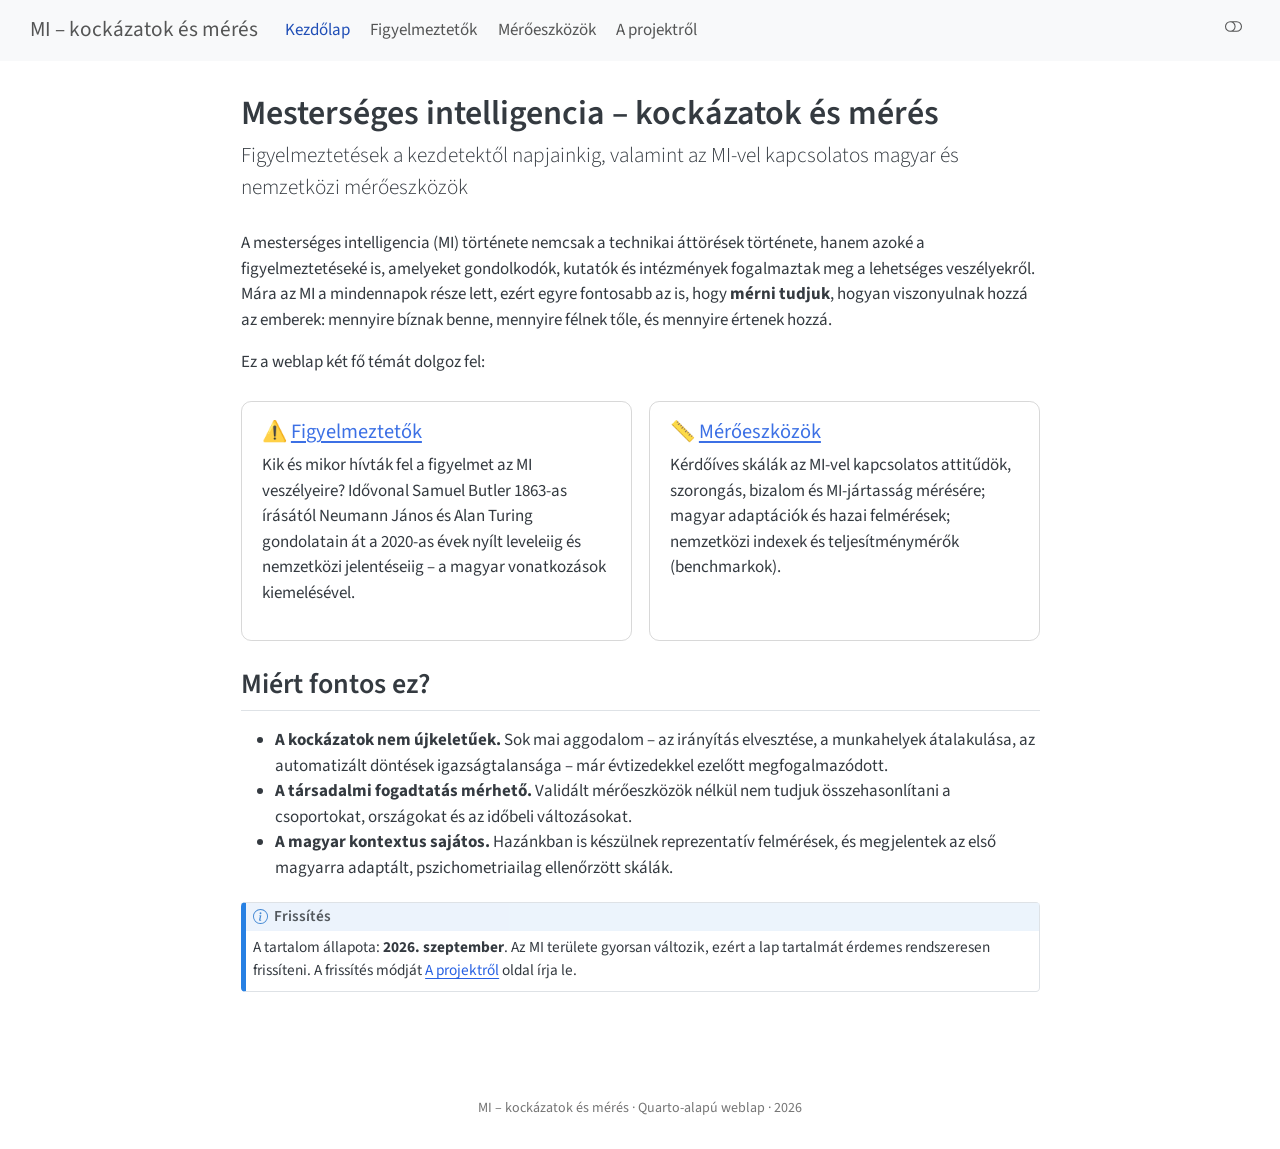
==== index.html @ c3d41218 "Weblap közzététele (renderelt _site) Co-Authored-By: Claude Opus 5.5 <noreply@anthropic.com> Claude-" ====
<!DOCTYPE html>
<html xmlns="http://www.w3.org/1999/xhtml" lang="hu" xml:lang="hu"><head>

<meta charset="utf-8">
<meta name="generator" content="quarto-1.7.32">

<meta name="viewport" content="width=device-width, initial-scale=1.0, user-scalable=yes">


<title>Mesterséges intelligencia – kockázatok és mérés – MI – kockázatok és mérés</title>
<style>
code{white-space: pre-wrap;}
span.smallcaps{font-variant: small-caps;}
div.columns{display: flex; gap: min(4vw, 1.5em);}
div.column{flex: auto; overflow-x: auto;}
div.hanging-indent{margin-left: 1.5em; text-indent: -1.5em;}
ul.task-list{list-style: none;}
ul.task-list li input[type="checkbox"] {
  width: 0.8em;
  margin: 0 0.8em 0.2em -1em; /* quarto-specific, see https://github.com/quarto-dev/quarto-cli/issues/4556 */ 
  vertical-align: middle;
}
</style>


<script src="site_libs/quarto-nav/quarto-nav.js"></script>
<script src="site_libs/quarto-nav/headroom.min.js"></script>
<script src="site_libs/clipboard/clipboard.min.js"></script>
<script src="site_libs/quarto-search/autocomplete.umd.js"></script>
<script src="site_libs/quarto-search/fuse.min.js"></script>
<script src="site_libs/quarto-search/quarto-search.js"></script>
<meta name="quarto:offset" content="./">
<script src="site_libs/quarto-html/quarto.js" type="module"></script>
<script src="site_libs/quarto-html/tabsets/tabsets.js" type="module"></script>
<script src="site_libs/quarto-html/popper.min.js"></script>
<script src="site_libs/quarto-html/tippy.umd.min.js"></script>
<script src="site_libs/quarto-html/anchor.min.js"></script>
<link href="site_libs/quarto-html/tippy.css" rel="stylesheet">
<link href="site_libs/quarto-html/quarto-syntax-highlighting-37eea08aefeeee20ff55810ff984fec1.css" rel="stylesheet" class="quarto-color-scheme" id="quarto-text-highlighting-styles">
<link href="site_libs/quarto-html/quarto-syntax-highlighting-dark-2fef5ea3f8957b3e4ecc936fc74692ca.css" rel="stylesheet" class="quarto-color-scheme quarto-color-alternate" id="quarto-text-highlighting-styles">
<link href="site_libs/quarto-html/quarto-syntax-highlighting-37eea08aefeeee20ff55810ff984fec1.css" rel="stylesheet" class="quarto-color-scheme-extra" id="quarto-text-highlighting-styles">
<script src="site_libs/bootstrap/bootstrap.min.js"></script>
<link href="site_libs/bootstrap/bootstrap-icons.css" rel="stylesheet">
<link href="site_libs/bootstrap/bootstrap-7f537555e85d979099ed792706140d7e.min.css" rel="stylesheet" append-hash="true" class="quarto-color-scheme" id="quarto-bootstrap" data-mode="light">
<link href="site_libs/bootstrap/bootstrap-dark-ef57b4dee4be2fdb4764f8bbcc157d36.min.css" rel="stylesheet" append-hash="true" class="quarto-color-scheme quarto-color-alternate" id="quarto-bootstrap" data-mode="dark">
<link href="site_libs/bootstrap/bootstrap-7f537555e85d979099ed792706140d7e.min.css" rel="stylesheet" append-hash="true" class="quarto-color-scheme-extra" id="quarto-bootstrap" data-mode="light">
<script id="quarto-search-options" type="application/json">{
  "location": "navbar",
  "copy-button": false,
  "collapse-after": 3,
  "panel-placement": "end",
  "type": "overlay",
  "limit": 50,
  "keyboard-shortcut": [
    "f",
    "/",
    "s"
  ],
  "show-item-context": false,
  "language": {
    "search-no-results-text": "No results",
    "search-matching-documents-text": "matching documents",
    "search-copy-link-title": "Copy link to search",
    "search-hide-matches-text": "Hide additional matches",
    "search-more-match-text": "more match in this document",
    "search-more-matches-text": "more matches in this document",
    "search-clear-button-title": "Clear",
    "search-text-placeholder": "",
    "search-detached-cancel-button-title": "Cancel",
    "search-submit-button-title": "Submit",
    "search-label": "Search"
  }
}</script>
<style>html{ scroll-behavior: smooth; }</style>


<link rel="stylesheet" href="styles.css">
</head>

<body class="nav-fixed fullcontent quarto-light"><script id="quarto-html-before-body" type="application/javascript">
    const toggleBodyColorMode = (bsSheetEl) => {
      const mode = bsSheetEl.getAttribute("data-mode");
      const bodyEl = window.document.querySelector("body");
      if (mode === "dark") {
        bodyEl.classList.add("quarto-dark");
        bodyEl.classList.remove("quarto-light");
      } else {
        bodyEl.classList.add("quarto-light");
        bodyEl.classList.remove("quarto-dark");
      }
    }
    const toggleBodyColorPrimary = () => {
      const bsSheetEl = window.document.querySelector("link#quarto-bootstrap:not([rel=disabled-stylesheet])");
      if (bsSheetEl) {
        toggleBodyColorMode(bsSheetEl);
      }
    }
    const setColorSchemeToggle = (alternate) => {
      const toggles = window.document.querySelectorAll('.quarto-color-scheme-toggle');
      for (let i=0; i < toggles.length; i++) {
        const toggle = toggles[i];
        if (toggle) {
          if (alternate) {
            toggle.classList.add("alternate");
          } else {
            toggle.classList.remove("alternate");
          }
        }
      }
    };
    const toggleColorMode = (alternate) => {
      // Switch the stylesheets
      const primaryStylesheets = window.document.querySelectorAll('link.quarto-color-scheme:not(.quarto-color-alternate)');
      const alternateStylesheets = window.document.querySelectorAll('link.quarto-color-scheme.quarto-color-alternate');
      manageTransitions('#quarto-margin-sidebar .nav-link', false);
      if (alternate) {
        // note: dark is layered on light, we don't disable primary!
        enableStylesheet(alternateStylesheets);
        for (const sheetNode of alternateStylesheets) {
          if (sheetNode.id === "quarto-bootstrap") {
            toggleBodyColorMode(sheetNode);
          }
        }
      } else {
        disableStylesheet(alternateStylesheets);
        enableStylesheet(primaryStylesheets)
        toggleBodyColorPrimary();
      }
      manageTransitions('#quarto-margin-sidebar .nav-link', true);
      // Switch the toggles
      setColorSchemeToggle(alternate)
      // Hack to workaround the fact that safari doesn't
      // properly recolor the scrollbar when toggling (#1455)
      if (navigator.userAgent.indexOf('Safari') > 0 && navigator.userAgent.indexOf('Chrome') == -1) {
        manageTransitions("body", false);
        window.scrollTo(0, 1);
        setTimeout(() => {
          window.scrollTo(0, 0);
          manageTransitions("body", true);
        }, 40);
      }
    }
    const disableStylesheet = (stylesheets) => {
      for (let i=0; i < stylesheets.length; i++) {
        const stylesheet = stylesheets[i];
        stylesheet.rel = 'disabled-stylesheet';
      }
    }
    const enableStylesheet = (stylesheets) => {
      for (let i=0; i < stylesheets.length; i++) {
        const stylesheet = stylesheets[i];
        if(stylesheet.rel !== 'stylesheet') { // for Chrome, which will still FOUC without this check
          stylesheet.rel = 'stylesheet';
        }
      }
    }
    const manageTransitions = (selector, allowTransitions) => {
      const els = window.document.querySelectorAll(selector);
      for (let i=0; i < els.length; i++) {
        const el = els[i];
        if (allowTransitions) {
          el.classList.remove('notransition');
        } else {
          el.classList.add('notransition');
        }
      }
    }
    const isFileUrl = () => {
      return window.location.protocol === 'file:';
    }
    const hasAlternateSentinel = () => {
      let styleSentinel = getColorSchemeSentinel();
      if (styleSentinel !== null) {
        return styleSentinel === "alternate";
      } else {
        return false;
      }
    }
    const setStyleSentinel = (alternate) => {
      const value = alternate ? "alternate" : "default";
      if (!isFileUrl()) {
        window.localStorage.setItem("quarto-color-scheme", value);
      } else {
        localAlternateSentinel = value;
      }
    }
    const getColorSchemeSentinel = () => {
      if (!isFileUrl()) {
        const storageValue = window.localStorage.getItem("quarto-color-scheme");
        return storageValue != null ? storageValue : localAlternateSentinel;
      } else {
        return localAlternateSentinel;
      }
    }
    const toggleGiscusIfUsed = (isAlternate, darkModeDefault) => {
      const baseTheme = document.querySelector('#giscus-base-theme')?.value ?? 'light';
      const alternateTheme = document.querySelector('#giscus-alt-theme')?.value ?? 'dark';
      let newTheme = '';
      if(authorPrefersDark) {
        newTheme = isAlternate ? baseTheme : alternateTheme;
      } else {
        newTheme = isAlternate ? alternateTheme : baseTheme;
      }
      const changeGiscusTheme = () => {
        // From: https://github.com/giscus/giscus/issues/336
        const sendMessage = (message) => {
          const iframe = document.querySelector('iframe.giscus-frame');
          if (!iframe) return;
          iframe.contentWindow.postMessage({ giscus: message }, 'https://giscus.app');
        }
        sendMessage({
          setConfig: {
            theme: newTheme
          }
        });
      }
      const isGiscussLoaded = window.document.querySelector('iframe.giscus-frame') !== null;
      if (isGiscussLoaded) {
        changeGiscusTheme();
      }
    };
    const authorPrefersDark = false;
    const darkModeDefault = authorPrefersDark;
      document.querySelector('link#quarto-text-highlighting-styles.quarto-color-scheme-extra').rel = 'disabled-stylesheet';
      document.querySelector('link#quarto-bootstrap.quarto-color-scheme-extra').rel = 'disabled-stylesheet';
    let localAlternateSentinel = darkModeDefault ? 'alternate' : 'default';
    // Dark / light mode switch
    window.quartoToggleColorScheme = () => {
      // Read the current dark / light value
      let toAlternate = !hasAlternateSentinel();
      toggleColorMode(toAlternate);
      setStyleSentinel(toAlternate);
      toggleGiscusIfUsed(toAlternate, darkModeDefault);
      window.dispatchEvent(new Event('resize'));
    };
    // Switch to dark mode if need be
    if (hasAlternateSentinel()) {
      toggleColorMode(true);
    } else {
      toggleColorMode(false);
    }
  </script>

<div id="quarto-search-results"></div>
  <header id="quarto-header" class="headroom fixed-top">
    <nav class="navbar navbar-expand-lg " data-bs-theme="dark">
      <div class="navbar-container container-fluid">
      <div class="navbar-brand-container mx-auto">
    <a class="navbar-brand" href="./index.html">
    <span class="navbar-title">MI – kockázatok és mérés</span>
    </a>
  </div>
            <div id="quarto-search" class="" title="Search"></div>
          <button class="navbar-toggler" type="button" data-bs-toggle="collapse" data-bs-target="#navbarCollapse" aria-controls="navbarCollapse" role="menu" aria-expanded="false" aria-label="Toggle navigation" onclick="if (window.quartoToggleHeadroom) { window.quartoToggleHeadroom(); }">
  <span class="navbar-toggler-icon"></span>
</button>
          <div class="collapse navbar-collapse" id="navbarCollapse">
            <ul class="navbar-nav navbar-nav-scroll me-auto">
  <li class="nav-item">
    <a class="nav-link active" href="./index.html" aria-current="page"> 
<span class="menu-text">Kezdőlap</span></a>
  </li>  
  <li class="nav-item">
    <a class="nav-link" href="./veszelyek.html"> 
<span class="menu-text">Figyelmeztetők</span></a>
  </li>  
  <li class="nav-item">
    <a class="nav-link" href="./meroeszkozok.html"> 
<span class="menu-text">Mérőeszközök</span></a>
  </li>  
  <li class="nav-item">
    <a class="nav-link" href="./projekt.html"> 
<span class="menu-text">A projektről</span></a>
  </li>  
</ul>
          </div> <!-- /navcollapse -->
            <div class="quarto-navbar-tools">
  <a href="" class="quarto-color-scheme-toggle quarto-navigation-tool  px-1" onclick="window.quartoToggleColorScheme(); return false;" title="Toggle dark mode"><i class="bi"></i></a>
</div>
      </div> <!-- /container-fluid -->
    </nav>
</header>
<!-- content -->
<div id="quarto-content" class="quarto-container page-columns page-rows-contents page-layout-article page-navbar">
<!-- sidebar -->
<!-- margin-sidebar -->
    
<!-- main -->
<main class="content" id="quarto-document-content">


<header id="title-block-header" class="quarto-title-block default">
<div class="quarto-title">
<h1 class="title">Mesterséges intelligencia – kockázatok és mérés</h1>
<p class="subtitle lead">Figyelmeztetések a kezdetektől napjainkig, valamint az MI-vel kapcsolatos magyar és nemzetközi mérőeszközök</p>
</div>



<div class="quarto-title-meta">

    
  
    
  </div>
  


</header>


<p>A mesterséges intelligencia (MI) története nemcsak a technikai áttörések története, hanem azoké a figyelmeztetéseké is, amelyeket gondolkodók, kutatók és intézmények fogalmaztak meg a lehetséges veszélyekről. Mára az MI a mindennapok része lett, ezért egyre fontosabb az is, hogy <strong>mérni tudjuk</strong>, hogyan viszonyulnak hozzá az emberek: mennyire bíznak benne, mennyire félnek tőle, és mennyire értenek hozzá.</p>
<p>Ez a weblap két fő témát dolgoz fel:</p>
<div class="kartyak">
<section id="figyelmeztetők" class="level3 kartya">
<h3 class="anchored" data-anchor-id="figyelmeztetők">⚠️ <a href="./veszelyek.html">Figyelmeztetők</a></h3>
<p>Kik és mikor hívták fel a figyelmet az MI veszélyeire? Idővonal Samuel Butler 1863-as írásától Neumann János és Alan Turing gondolatain át a 2020-as évek nyílt leveleiig és nemzetközi jelentéseiig – a magyar vonatkozások kiemelésével.</p>
</section>
<section id="mérőeszközök" class="level3 kartya">
<h3 class="anchored" data-anchor-id="mérőeszközök">📏 <a href="./meroeszkozok.html">Mérőeszközök</a></h3>
<p>Kérdőíves skálák az MI-vel kapcsolatos attitűdök, szorongás, bizalom és MI-jártasság mérésére; magyar adaptációk és hazai felmérések; nemzetközi indexek és teljesítménymérők (benchmarkok).</p>
</section>
</div>
<section id="miért-fontos-ez" class="level2">
<h2 class="anchored" data-anchor-id="miért-fontos-ez">Miért fontos ez?</h2>
<ul>
<li><strong>A kockázatok nem újkeletűek.</strong> Sok mai aggodalom – az irányítás elvesztése, a munkahelyek átalakulása, az automatizált döntések igazságtalansága – már évtizedekkel ezelőtt megfogalmazódott.</li>
<li><strong>A társadalmi fogadtatás mérhető.</strong> Validált mérőeszközök nélkül nem tudjuk összehasonlítani a csoportokat, országokat és az időbeli változásokat.</li>
<li><strong>A magyar kontextus sajátos.</strong> Hazánkban is készülnek reprezentatív felmérések, és megjelentek az első magyarra adaptált, pszichometriailag ellenőrzött skálák.</li>
</ul>
<div class="callout callout-style-default callout-note callout-titled">
<div class="callout-header d-flex align-content-center">
<div class="callout-icon-container">
<i class="callout-icon"></i>
</div>
<div class="callout-title-container flex-fill">
Frissítés
</div>
</div>
<div class="callout-body-container callout-body">
<p>A tartalom állapota: <strong>2026. szeptember</strong>. Az MI területe gyorsan változik, ezért a lap tartalmát érdemes rendszeresen frissíteni. A frissítés módját <a href="./projekt.html">A projektről</a> oldal írja le.</p>
</div>
</div>


</section>

</main> <!-- /main -->
<script id="quarto-html-after-body" type="application/javascript">
  window.document.addEventListener("DOMContentLoaded", function (event) {
    // Ensure there is a toggle, if there isn't float one in the top right
    if (window.document.querySelector('.quarto-color-scheme-toggle') === null) {
      const a = window.document.createElement('a');
      a.classList.add('top-right');
      a.classList.add('quarto-color-scheme-toggle');
      a.href = "";
      a.onclick = function() { try { window.quartoToggleColorScheme(); } catch {} return false; };
      const i = window.document.createElement("i");
      i.classList.add('bi');
      a.appendChild(i);
      window.document.body.appendChild(a);
    }
    setColorSchemeToggle(hasAlternateSentinel())
    const icon = "";
    const anchorJS = new window.AnchorJS();
    anchorJS.options = {
      placement: 'right',
      icon: icon
    };
    anchorJS.add('.anchored');
    const isCodeAnnotation = (el) => {
      for (const clz of el.classList) {
        if (clz.startsWith('code-annotation-')) {                     
          return true;
        }
      }
      return false;
    }
    const onCopySuccess = function(e) {
      // button target
      const button = e.trigger;
      // don't keep focus
      button.blur();
      // flash "checked"
      button.classList.add('code-copy-button-checked');
      var currentTitle = button.getAttribute("title");
      button.setAttribute("title", "Copied!");
      let tooltip;
      if (window.bootstrap) {
        button.setAttribute("data-bs-toggle", "tooltip");
        button.setAttribute("data-bs-placement", "left");
        button.setAttribute("data-bs-title", "Copied!");
        tooltip = new bootstrap.Tooltip(button, 
          { trigger: "manual", 
            customClass: "code-copy-button-tooltip",
            offset: [0, -8]});
        tooltip.show();    
      }
      setTimeout(function() {
        if (tooltip) {
          tooltip.hide();
          button.removeAttribute("data-bs-title");
          button.removeAttribute("data-bs-toggle");
          button.removeAttribute("data-bs-placement");
        }
        button.setAttribute("title", currentTitle);
        button.classList.remove('code-copy-button-checked');
      }, 1000);
      // clear code selection
      e.clearSelection();
    }
    const getTextToCopy = function(trigger) {
        const codeEl = trigger.previousElementSibling.cloneNode(true);
        for (const childEl of codeEl.children) {
          if (isCodeAnnotation(childEl)) {
            childEl.remove();
          }
        }
        return codeEl.innerText;
    }
    const clipboard = new window.ClipboardJS('.code-copy-button:not([data-in-quarto-modal])', {
      text: getTextToCopy
    });
    clipboard.on('success', onCopySuccess);
    if (window.document.getElementById('quarto-embedded-source-code-modal')) {
      const clipboardModal = new window.ClipboardJS('.code-copy-button[data-in-quarto-modal]', {
        text: getTextToCopy,
        container: window.document.getElementById('quarto-embedded-source-code-modal')
      });
      clipboardModal.on('success', onCopySuccess);
    }
      var localhostRegex = new RegExp(/^(?:http|https):\/\/localhost\:?[0-9]*\//);
      var mailtoRegex = new RegExp(/^mailto:/);
        var filterRegex = new RegExp("https:\/\/abarik\.github\.io\/MI_honlap_01\/");
      var isInternal = (href) => {
          return filterRegex.test(href) || localhostRegex.test(href) || mailtoRegex.test(href);
      }
      // Inspect non-navigation links and adorn them if external
     var links = window.document.querySelectorAll('a[href]:not(.nav-link):not(.navbar-brand):not(.toc-action):not(.sidebar-link):not(.sidebar-item-toggle):not(.pagination-link):not(.no-external):not([aria-hidden]):not(.dropdown-item):not(.quarto-navigation-tool):not(.about-link)');
      for (var i=0; i<links.length; i++) {
        const link = links[i];
        if (!isInternal(link.href)) {
          // undo the damage that might have been done by quarto-nav.js in the case of
          // links that we want to consider external
          if (link.dataset.originalHref !== undefined) {
            link.href = link.dataset.originalHref;
          }
            // target, if specified
            link.setAttribute("target", "_blank");
            if (link.getAttribute("rel") === null) {
              link.setAttribute("rel", "noopener");
            }
        }
      }
    function tippyHover(el, contentFn, onTriggerFn, onUntriggerFn) {
      const config = {
        allowHTML: true,
        maxWidth: 500,
        delay: 100,
        arrow: false,
        appendTo: function(el) {
            return el.parentElement;
        },
        interactive: true,
        interactiveBorder: 10,
        theme: 'quarto',
        placement: 'bottom-start',
      };
      if (contentFn) {
        config.content = contentFn;
      }
      if (onTriggerFn) {
        config.onTrigger = onTriggerFn;
      }
      if (onUntriggerFn) {
        config.onUntrigger = onUntriggerFn;
      }
      window.tippy(el, config); 
    }
    const noterefs = window.document.querySelectorAll('a[role="doc-noteref"]');
    for (var i=0; i<noterefs.length; i++) {
      const ref = noterefs[i];
      tippyHover(ref, function() {
        // use id or data attribute instead here
        let href = ref.getAttribute('data-footnote-href') || ref.getAttribute('href');
        try { href = new URL(href).hash; } catch {}
        const id = href.replace(/^#\/?/, "");
        const note = window.document.getElementById(id);
        if (note) {
          return note.innerHTML;
        } else {
          return "";
        }
      });
    }
    const xrefs = window.document.querySelectorAll('a.quarto-xref');
    const processXRef = (id, note) => {
      // Strip column container classes
      const stripColumnClz = (el) => {
        el.classList.remove("page-full", "page-columns");
        if (el.children) {
          for (const child of el.children) {
            stripColumnClz(child);
          }
        }
      }
      stripColumnClz(note)
      if (id === null || id.startsWith('sec-')) {
        // Special case sections, only their first couple elements
        const container = document.createElement("div");
        if (note.children && note.children.length > 2) {
          container.appendChild(note.children[0].cloneNode(true));
          for (let i = 1; i < note.children.length; i++) {
            const child = note.children[i];
            if (child.tagName === "P" && child.innerText === "") {
              continue;
            } else {
              container.appendChild(child.cloneNode(true));
              break;
            }
          }
          if (window.Quarto?.typesetMath) {
            window.Quarto.typesetMath(container);
          }
          return container.innerHTML
        } else {
          if (window.Quarto?.typesetMath) {
            window.Quarto.typesetMath(note);
          }
          return note.innerHTML;
        }
      } else {
        // Remove any anchor links if they are present
        const anchorLink = note.querySelector('a.anchorjs-link');
        if (anchorLink) {
          anchorLink.remove();
        }
        if (window.Quarto?.typesetMath) {
          window.Quarto.typesetMath(note);
        }
        if (note.classList.contains("callout")) {
          return note.outerHTML;
        } else {
          return note.innerHTML;
        }
      }
    }
    for (var i=0; i<xrefs.length; i++) {
      const xref = xrefs[i];
      tippyHover(xref, undefined, function(instance) {
        instance.disable();
        let url = xref.getAttribute('href');
        let hash = undefined; 
        if (url.startsWith('#')) {
          hash = url;
        } else {
          try { hash = new URL(url).hash; } catch {}
        }
        if (hash) {
          const id = hash.replace(/^#\/?/, "");
          const note = window.document.getElementById(id);
          if (note !== null) {
            try {
              const html = processXRef(id, note.cloneNode(true));
              instance.setContent(html);
            } finally {
              instance.enable();
              instance.show();
            }
          } else {
            // See if we can fetch this
            fetch(url.split('#')[0])
            .then(res => res.text())
            .then(html => {
              const parser = new DOMParser();
              const htmlDoc = parser.parseFromString(html, "text/html");
              const note = htmlDoc.getElementById(id);
              if (note !== null) {
                const html = processXRef(id, note);
                instance.setContent(html);
              } 
            }).finally(() => {
              instance.enable();
              instance.show();
            });
          }
        } else {
          // See if we can fetch a full url (with no hash to target)
          // This is a special case and we should probably do some content thinning / targeting
          fetch(url)
          .then(res => res.text())
          .then(html => {
            const parser = new DOMParser();
            const htmlDoc = parser.parseFromString(html, "text/html");
            const note = htmlDoc.querySelector('main.content');
            if (note !== null) {
              // This should only happen for chapter cross references
              // (since there is no id in the URL)
              // remove the first header
              if (note.children.length > 0 && note.children[0].tagName === "HEADER") {
                note.children[0].remove();
              }
              const html = processXRef(null, note);
              instance.setContent(html);
            } 
          }).finally(() => {
            instance.enable();
            instance.show();
          });
        }
      }, function(instance) {
      });
    }
        let selectedAnnoteEl;
        const selectorForAnnotation = ( cell, annotation) => {
          let cellAttr = 'data-code-cell="' + cell + '"';
          let lineAttr = 'data-code-annotation="' +  annotation + '"';
          const selector = 'span[' + cellAttr + '][' + lineAttr + ']';
          return selector;
        }
        const selectCodeLines = (annoteEl) => {
          const doc = window.document;
          const targetCell = annoteEl.getAttribute("data-target-cell");
          const targetAnnotation = annoteEl.getAttribute("data-target-annotation");
          const annoteSpan = window.document.querySelector(selectorForAnnotation(targetCell, targetAnnotation));
          const lines = annoteSpan.getAttribute("data-code-lines").split(",");
          const lineIds = lines.map((line) => {
            return targetCell + "-" + line;
          })
          let top = null;
          let height = null;
          let parent = null;
          if (lineIds.length > 0) {
              //compute the position of the single el (top and bottom and make a div)
              const el = window.document.getElementById(lineIds[0]);
              top = el.offsetTop;
              height = el.offsetHeight;
              parent = el.parentElement.parentElement;
            if (lineIds.length > 1) {
              const lastEl = window.document.getElementById(lineIds[lineIds.length - 1]);
              const bottom = lastEl.offsetTop + lastEl.offsetHeight;
              height = bottom - top;
            }
            if (top !== null && height !== null && parent !== null) {
              // cook up a div (if necessary) and position it 
              let div = window.document.getElementById("code-annotation-line-highlight");
              if (div === null) {
                div = window.document.createElement("div");
                div.setAttribute("id", "code-annotation-line-highlight");
                div.style.position = 'absolute';
                parent.appendChild(div);
              }
              div.style.top = top - 2 + "px";
              div.style.height = height + 4 + "px";
              div.style.left = 0;
              let gutterDiv = window.document.getElementById("code-annotation-line-highlight-gutter");
              if (gutterDiv === null) {
                gutterDiv = window.document.createElement("div");
                gutterDiv.setAttribute("id", "code-annotation-line-highlight-gutter");
                gutterDiv.style.position = 'absolute';
                const codeCell = window.document.getElementById(targetCell);
                const gutter = codeCell.querySelector('.code-annotation-gutter');
                gutter.appendChild(gutterDiv);
              }
              gutterDiv.style.top = top - 2 + "px";
              gutterDiv.style.height = height + 4 + "px";
            }
            selectedAnnoteEl = annoteEl;
          }
        };
        const unselectCodeLines = () => {
          const elementsIds = ["code-annotation-line-highlight", "code-annotation-line-highlight-gutter"];
          elementsIds.forEach((elId) => {
            const div = window.document.getElementById(elId);
            if (div) {
              div.remove();
            }
          });
          selectedAnnoteEl = undefined;
        };
          // Handle positioning of the toggle
      window.addEventListener(
        "resize",
        throttle(() => {
          elRect = undefined;
          if (selectedAnnoteEl) {
            selectCodeLines(selectedAnnoteEl);
          }
        }, 10)
      );
      function throttle(fn, ms) {
      let throttle = false;
      let timer;
        return (...args) => {
          if(!throttle) { // first call gets through
              fn.apply(this, args);
              throttle = true;
          } else { // all the others get throttled
              if(timer) clearTimeout(timer); // cancel #2
              timer = setTimeout(() => {
                fn.apply(this, args);
                timer = throttle = false;
              }, ms);
          }
        };
      }
        // Attach click handler to the DT
        const annoteDls = window.document.querySelectorAll('dt[data-target-cell]');
        for (const annoteDlNode of annoteDls) {
          annoteDlNode.addEventListener('click', (event) => {
            const clickedEl = event.target;
            if (clickedEl !== selectedAnnoteEl) {
              unselectCodeLines();
              const activeEl = window.document.querySelector('dt[data-target-cell].code-annotation-active');
              if (activeEl) {
                activeEl.classList.remove('code-annotation-active');
              }
              selectCodeLines(clickedEl);
              clickedEl.classList.add('code-annotation-active');
            } else {
              // Unselect the line
              unselectCodeLines();
              clickedEl.classList.remove('code-annotation-active');
            }
          });
        }
    const findCites = (el) => {
      const parentEl = el.parentElement;
      if (parentEl) {
        const cites = parentEl.dataset.cites;
        if (cites) {
          return {
            el,
            cites: cites.split(' ')
          };
        } else {
          return findCites(el.parentElement)
        }
      } else {
        return undefined;
      }
    };
    var bibliorefs = window.document.querySelectorAll('a[role="doc-biblioref"]');
    for (var i=0; i<bibliorefs.length; i++) {
      const ref = bibliorefs[i];
      const citeInfo = findCites(ref);
      if (citeInfo) {
        tippyHover(citeInfo.el, function() {
          var popup = window.document.createElement('div');
          citeInfo.cites.forEach(function(cite) {
            var citeDiv = window.document.createElement('div');
            citeDiv.classList.add('hanging-indent');
            citeDiv.classList.add('csl-entry');
            var biblioDiv = window.document.getElementById('ref-' + cite);
            if (biblioDiv) {
              citeDiv.innerHTML = biblioDiv.innerHTML;
            }
            popup.appendChild(citeDiv);
          });
          return popup.innerHTML;
        });
      }
    }
  });
  </script>
</div> <!-- /content -->
<footer class="footer">
  <div class="nav-footer">
    <div class="nav-footer-left">
      &nbsp;
    </div>   
    <div class="nav-footer-center">
<p>MI – kockázatok és mérés · Quarto-alapú weblap · 2026</p>
</div>
    <div class="nav-footer-right">
      &nbsp;
    </div>
  </div>
</footer>




<script src="site_libs/quarto-html/zenscroll-min.js"></script>
</body></html>
---- site_libs/quarto-html/tippy.css ----
.tippy-box[data-animation=fade][data-state=hidden]{opacity:0}[data-tippy-root]{max-width:calc(100vw - 10px)}.tippy-box{position:relative;background-color:#333;color:#fff;border-radius:4px;font-size:14px;line-height:1.4;white-space:normal;outline:0;transition-property:transform,visibility,opacity}.tippy-box[data-placement^=top]>.tippy-arrow{bottom:0}.tippy-box[data-placement^=top]>.tippy-arrow:before{bottom:-7px;left:0;border-width:8px 8px 0;border-top-color:initial;transform-origin:center top}.tippy-box[data-placement^=bottom]>.tippy-arrow{top:0}.tippy-box[data-placement^=bottom]>.tippy-arrow:before{top:-7px;left:0;border-width:0 8px 8px;border-bottom-color:initial;transform-origin:center bottom}.tippy-box[data-placement^=left]>.tippy-arrow{right:0}.tippy-box[data-placement^=left]>.tippy-arrow:before{border-width:8px 0 8px 8px;border-left-color:initial;right:-7px;transform-origin:center left}.tippy-box[data-placement^=right]>.tippy-arrow{left:0}.tippy-box[data-placement^=right]>.tippy-arrow:before{left:-7px;border-width:8px 8px 8px 0;border-right-color:initial;transform-origin:center right}.tippy-box[data-inertia][data-state=visible]{transition-timing-function:cubic-bezier(.54,1.5,.38,1.11)}.tippy-arrow{width:16px;height:16px;color:#333}.tippy-arrow:before{content:"";position:absolute;border-color:transparent;border-style:solid}.tippy-content{position:relative;padding:5px 9px;z-index:1}
---- site_libs/quarto-html/quarto-syntax-highlighting-37eea08aefeeee20ff55810ff984fec1.css ----
/* quarto syntax highlight colors */
:root {
  --quarto-hl-ot-color: #003B4F;
  --quarto-hl-at-color: #657422;
  --quarto-hl-ss-color: #20794D;
  --quarto-hl-an-color: #5E5E5E;
  --quarto-hl-fu-color: #4758AB;
  --quarto-hl-st-color: #20794D;
  --quarto-hl-cf-color: #003B4F;
  --quarto-hl-op-color: #5E5E5E;
  --quarto-hl-er-color: #AD0000;
  --quarto-hl-bn-color: #AD0000;
  --quarto-hl-al-color: #AD0000;
  --quarto-hl-va-color: #111111;
  --quarto-hl-bu-color: inherit;
  --quarto-hl-ex-color: inherit;
  --quarto-hl-pp-color: #AD0000;
  --quarto-hl-in-color: #5E5E5E;
  --quarto-hl-vs-color: #20794D;
  --quarto-hl-wa-color: #5E5E5E;
  --quarto-hl-do-color: #5E5E5E;
  --quarto-hl-im-color: #00769E;
  --quarto-hl-ch-color: #20794D;
  --quarto-hl-dt-color: #AD0000;
  --quarto-hl-fl-color: #AD0000;
  --quarto-hl-co-color: #5E5E5E;
  --quarto-hl-cv-color: #5E5E5E;
  --quarto-hl-cn-color: #8f5902;
  --quarto-hl-sc-color: #5E5E5E;
  --quarto-hl-dv-color: #AD0000;
  --quarto-hl-kw-color: #003B4F;
}

/* other quarto variables */
:root {
  --quarto-font-monospace: SFMono-Regular, Menlo, Monaco, Consolas, "Liberation Mono", "Courier New", monospace;
}

/* syntax highlight based on Pandoc's rules */
pre > code.sourceCode > span {
  color: #003B4F;
}

code.sourceCode > span {
  color: #003B4F;
}

div.sourceCode,
div.sourceCode pre.sourceCode {
  color: #003B4F;
}

/* Normal */
code span {
  color: #003B4F;
}

/* Alert */
code span.al {
  color: #AD0000;
  font-style: inherit;
}

/* Annotation */
code span.an {
  color: #5E5E5E;
  font-style: inherit;
}

/* Attribute */
code span.at {
  color: #657422;
  font-style: inherit;
}

/* BaseN */
code span.bn {
  color: #AD0000;
  font-style: inherit;
}

/* BuiltIn */
code span.bu {
  font-style: inherit;
}

/* ControlFlow */
code span.cf {
  color: #003B4F;
  font-weight: bold;
  font-style: inherit;
}

/* Char */
code span.ch {
  color: #20794D;
  font-style: inherit;
}

/* Constant */
code span.cn {
  color: #8f5902;
  font-style: inherit;
}

/* Comment */
code span.co {
  color: #5E5E5E;
  font-style: inherit;
}

/* CommentVar */
code span.cv {
  color: #5E5E5E;
  font-style: italic;
}

/* Documentation */
code span.do {
  color: #5E5E5E;
  font-style: italic;
}

/* DataType */
code span.dt {
  color: #AD0000;
  font-style: inherit;
}

/* DecVal */
code span.dv {
  color: #AD0000;
  font-style: inherit;
}

/* Error */
code span.er {
  color: #AD0000;
  font-style: inherit;
}

/* Extension */
code span.ex {
  font-style: inherit;
}

/* Float */
code span.fl {
  color: #AD0000;
  font-style: inherit;
}

/* Function */
code span.fu {
  color: #4758AB;
  font-style: inherit;
}

/* Import */
code span.im {
  color: #00769E;
  font-style: inherit;
}

/* Information */
code span.in {
  color: #5E5E5E;
  font-style: inherit;
}

/* Keyword */
code span.kw {
  color: #003B4F;
  font-weight: bold;
  font-style: inherit;
}

/* Operator */
code span.op {
  color: #5E5E5E;
  font-style: inherit;
}

/* Other */
code span.ot {
  color: #003B4F;
  font-style: inherit;
}

/* Preprocessor */
code span.pp {
  color: #AD0000;
  font-style: inherit;
}

/* SpecialChar */
code span.sc {
  color: #5E5E5E;
  font-style: inherit;
}

/* SpecialString */
code span.ss {
  color: #20794D;
  font-style: inherit;
}

/* String */
code span.st {
  color: #20794D;
  font-style: inherit;
}

/* Variable */
code span.va {
  color: #111111;
  font-style: inherit;
}

/* VerbatimString */
code span.vs {
  color: #20794D;
  font-style: inherit;
}

/* Warning */
code span.wa {
  color: #5E5E5E;
  font-style: italic;
}

.prevent-inlining {
  content: "</";
}

/*# sourceMappingURL=27d3d809615f7771493d095567f04340.css.map */
---- site_libs/quarto-html/quarto-syntax-highlighting-dark-2fef5ea3f8957b3e4ecc936fc74692ca.css ----
/* quarto syntax highlight colors */
:root {
  --quarto-hl-al-color: #f07178;
  --quarto-hl-an-color: #d4d0ab;
  --quarto-hl-at-color: #00e0e0;
  --quarto-hl-bn-color: #d4d0ab;
  --quarto-hl-bu-color: #abe338;
  --quarto-hl-ch-color: #abe338;
  --quarto-hl-co-color: #f8f8f2;
  --quarto-hl-cv-color: #ffd700;
  --quarto-hl-cn-color: #ffd700;
  --quarto-hl-cf-color: #ffa07a;
  --quarto-hl-dt-color: #ffa07a;
  --quarto-hl-dv-color: #d4d0ab;
  --quarto-hl-do-color: #f8f8f2;
  --quarto-hl-er-color: #f07178;
  --quarto-hl-ex-color: #00e0e0;
  --quarto-hl-fl-color: #d4d0ab;
  --quarto-hl-fu-color: #ffa07a;
  --quarto-hl-im-color: #abe338;
  --quarto-hl-in-color: #d4d0ab;
  --quarto-hl-kw-color: #ffa07a;
  --quarto-hl-op-color: #ffa07a;
  --quarto-hl-ot-color: #00e0e0;
  --quarto-hl-pp-color: #dcc6e0;
  --quarto-hl-re-color: #00e0e0;
  --quarto-hl-sc-color: #abe338;
  --quarto-hl-ss-color: #abe338;
  --quarto-hl-st-color: #abe338;
  --quarto-hl-va-color: #00e0e0;
  --quarto-hl-vs-color: #abe338;
  --quarto-hl-wa-color: #dcc6e0;
}

/* other quarto variables */
:root {
  --quarto-font-monospace: SFMono-Regular, Menlo, Monaco, Consolas, "Liberation Mono", "Courier New", monospace;
}

/* syntax highlight based on Pandoc's rules */
pre > code.sourceCode > span {
  color: #f8f8f2;
}

code.sourceCode > span {
  color: #f8f8f2;
}

div.sourceCode,
div.sourceCode pre.sourceCode {
  color: #f8f8f2;
}

/* Normal */
code span {
  color: #f8f8f2;
}

/* Alert */
code span.al {
  color: #f07178;
}

/* Annotation */
code span.an {
  color: #d4d0ab;
}

/* Attribute */
code span.at {
  color: #00e0e0;
}

/* BaseN */
code span.bn {
  color: #d4d0ab;
}

/* BuiltIn */
code span.bu {
  color: #abe338;
}

/* ControlFlow */
code span.cf {
  font-weight: bold;
  color: #ffa07a;
}

/* Char */
code span.ch {
  color: #abe338;
}

/* Constant */
code span.cn {
  color: #ffd700;
}

/* Comment */
code span.co {
  font-style: italic;
  color: #f8f8f2;
}

/* CommentVar */
code span.cv {
  color: #ffd700;
}

/* Documentation */
code span.do {
  color: #f8f8f2;
}

/* DataType */
code span.dt {
  color: #ffa07a;
}

/* DecVal */
code span.dv {
  color: #d4d0ab;
}

/* Error */
code span.er {
  color: #f07178;
  text-decoration: underline;
}

/* Extension */
code span.ex {
  font-weight: bold;
  color: #00e0e0;
}

/* Float */
code span.fl {
  color: #d4d0ab;
}

/* Function */
code span.fu {
  color: #ffa07a;
}

/* Import */
code span.im {
  color: #abe338;
}

/* Information */
code span.in {
  color: #d4d0ab;
}

/* Keyword */
code span.kw {
  font-weight: bold;
  color: #ffa07a;
}

/* Operator */
code span.op {
  color: #ffa07a;
}

/* Other */
code span.ot {
  color: #00e0e0;
}

/* Preprocessor */
code span.pp {
  color: #dcc6e0;
}

/* RegionMarker */
code span.re {
  background-color: #f8f8f2;
  color: #00e0e0;
}

/* SpecialChar */
code span.sc {
  color: #abe338;
}

/* SpecialString */
code span.ss {
  color: #abe338;
}

/* String */
code span.st {
  color: #abe338;
}

/* Variable */
code span.va {
  color: #00e0e0;
}

/* VerbatimString */
code span.vs {
  color: #abe338;
}

/* Warning */
code span.wa {
  color: #dcc6e0;
}

.prevent-inlining {
  content: "</";
}

/*# sourceMappingURL=9d1c423767af11a14e59cf8ecfea55bb.css.map */
---- site_libs/quarto-html/quarto-syntax-highlighting-37eea08aefeeee20ff55810ff984fec1.css ----
/* quarto syntax highlight colors */
:root {
  --quarto-hl-ot-color: #003B4F;
  --quarto-hl-at-color: #657422;
  --quarto-hl-ss-color: #20794D;
  --quarto-hl-an-color: #5E5E5E;
  --quarto-hl-fu-color: #4758AB;
  --quarto-hl-st-color: #20794D;
  --quarto-hl-cf-color: #003B4F;
  --quarto-hl-op-color: #5E5E5E;
  --quarto-hl-er-color: #AD0000;
  --quarto-hl-bn-color: #AD0000;
  --quarto-hl-al-color: #AD0000;
  --quarto-hl-va-color: #111111;
  --quarto-hl-bu-color: inherit;
  --quarto-hl-ex-color: inherit;
  --quarto-hl-pp-color: #AD0000;
  --quarto-hl-in-color: #5E5E5E;
  --quarto-hl-vs-color: #20794D;
  --quarto-hl-wa-color: #5E5E5E;
  --quarto-hl-do-color: #5E5E5E;
  --quarto-hl-im-color: #00769E;
  --quarto-hl-ch-color: #20794D;
  --quarto-hl-dt-color: #AD0000;
  --quarto-hl-fl-color: #AD0000;
  --quarto-hl-co-color: #5E5E5E;
  --quarto-hl-cv-color: #5E5E5E;
  --quarto-hl-cn-color: #8f5902;
  --quarto-hl-sc-color: #5E5E5E;
  --quarto-hl-dv-color: #AD0000;
  --quarto-hl-kw-color: #003B4F;
}

/* other quarto variables */
:root {
  --quarto-font-monospace: SFMono-Regular, Menlo, Monaco, Consolas, "Liberation Mono", "Courier New", monospace;
}

/* syntax highlight based on Pandoc's rules */
pre > code.sourceCode > span {
  color: #003B4F;
}

code.sourceCode > span {
  color: #003B4F;
}

div.sourceCode,
div.sourceCode pre.sourceCode {
  color: #003B4F;
}

/* Normal */
code span {
  color: #003B4F;
}

/* Alert */
code span.al {
  color: #AD0000;
  font-style: inherit;
}

/* Annotation */
code span.an {
  color: #5E5E5E;
  font-style: inherit;
}

/* Attribute */
code span.at {
  color: #657422;
  font-style: inherit;
}

/* BaseN */
code span.bn {
  color: #AD0000;
  font-style: inherit;
}

/* BuiltIn */
code span.bu {
  font-style: inherit;
}

/* ControlFlow */
code span.cf {
  color: #003B4F;
  font-weight: bold;
  font-style: inherit;
}

/* Char */
code span.ch {
  color: #20794D;
  font-style: inherit;
}

/* Constant */
code span.cn {
  color: #8f5902;
  font-style: inherit;
}

/* Comment */
code span.co {
  color: #5E5E5E;
  font-style: inherit;
}

/* CommentVar */
code span.cv {
  color: #5E5E5E;
  font-style: italic;
}

/* Documentation */
code span.do {
  color: #5E5E5E;
  font-style: italic;
}

/* DataType */
code span.dt {
  color: #AD0000;
  font-style: inherit;
}

/* DecVal */
code span.dv {
  color: #AD0000;
  font-style: inherit;
}

/* Error */
code span.er {
  color: #AD0000;
  font-style: inherit;
}

/* Extension */
code span.ex {
  font-style: inherit;
}

/* Float */
code span.fl {
  color: #AD0000;
  font-style: inherit;
}

/* Function */
code span.fu {
  color: #4758AB;
  font-style: inherit;
}

/* Import */
code span.im {
  color: #00769E;
  font-style: inherit;
}

/* Information */
code span.in {
  color: #5E5E5E;
  font-style: inherit;
}

/* Keyword */
code span.kw {
  color: #003B4F;
  font-weight: bold;
  font-style: inherit;
}

/* Operator */
code span.op {
  color: #5E5E5E;
  font-style: inherit;
}

/* Other */
code span.ot {
  color: #003B4F;
  font-style: inherit;
}

/* Preprocessor */
code span.pp {
  color: #AD0000;
  font-style: inherit;
}

/* SpecialChar */
code span.sc {
  color: #5E5E5E;
  font-style: inherit;
}

/* SpecialString */
code span.ss {
  color: #20794D;
  font-style: inherit;
}

/* String */
code span.st {
  color: #20794D;
  font-style: inherit;
}

/* Variable */
code span.va {
  color: #111111;
  font-style: inherit;
}

/* VerbatimString */
code span.vs {
  color: #20794D;
  font-style: inherit;
}

/* Warning */
code span.wa {
  color: #5E5E5E;
  font-style: italic;
}

.prevent-inlining {
  content: "</";
}

/*# sourceMappingURL=27d3d809615f7771493d095567f04340.css.map */
---- styles.css ----
/* Idővonal a "Figyelmeztetők" oldalon */
.idovonal {
  border-left: 3px solid var(--bs-primary, #2780e3);
  margin: 1.5rem 0 2rem 0.5rem;
  padding-left: 1.5rem;
}

.idovonal .esemeny {
  position: relative;
  margin-bottom: 1.6rem;
}

.idovonal .esemeny::before {
  content: "";
  position: absolute;
  left: calc(-1.5rem - 8px);
  top: 0.35rem;
  width: 13px;
  height: 13px;
  border-radius: 50%;
  background: var(--bs-body-bg, #fff);
  border: 3px solid var(--bs-primary, #2780e3);
}

.idovonal .esemeny.magyar::before {
  background: #c8102e;
  border-color: #477050;
}

.idovonal .ev {
  font-weight: 700;
  font-size: 1.05rem;
  color: var(--bs-primary, #2780e3);
}

.idovonal .esemeny p {
  margin-bottom: 0.3rem;
}

.cimke {
  display: inline-block;
  font-size: 0.75rem;
  padding: 0.05rem 0.5rem;
  margin-left: 0.3rem;
  border-radius: 1rem;
  background: rgba(127, 127, 127, 0.15);
  vertical-align: middle;
}

/* Kártyák a kezdőlapon */
.kartyak {
  display: grid;
  grid-template-columns: repeat(auto-fit, minmax(260px, 1fr));
  gap: 1rem;
  margin: 1.5rem 0;
}

.kartya {
  border: 1px solid rgba(127, 127, 127, 0.3);
  border-radius: 0.6rem;
  padding: 1rem 1.2rem;
}

.kartya h3 {
  margin-top: 0;
  font-size: 1.2rem;
}

/* Táblázatok tördelése kis képernyőn */
.table {
  font-size: 0.9rem;
}
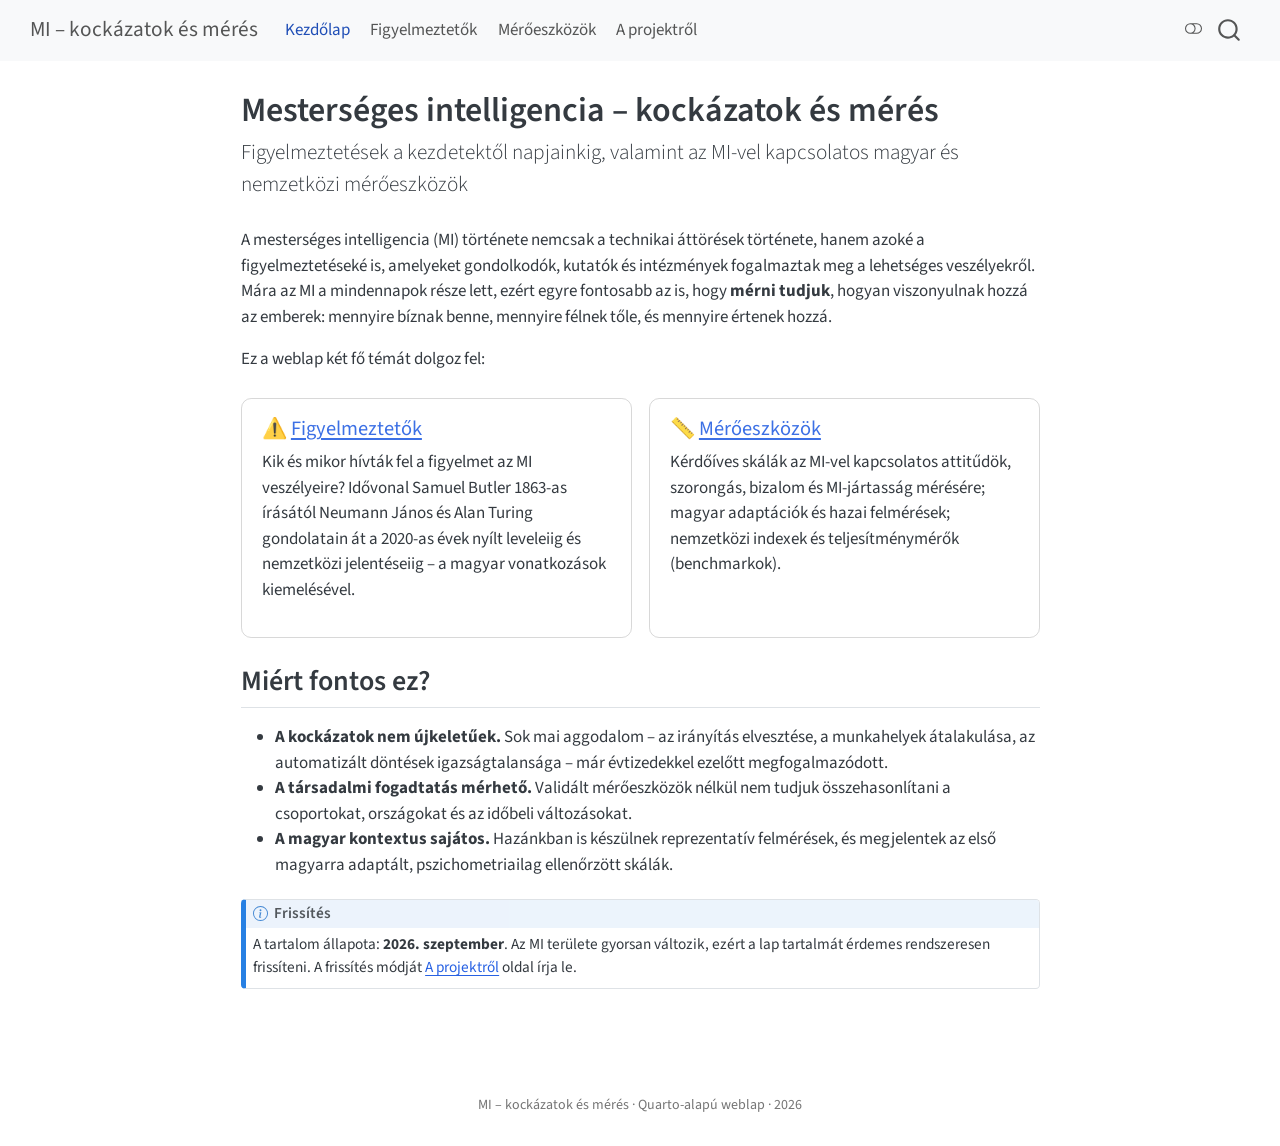
==== commit 23cbbaf7: "Built site for gh-pages" ====
--- a/index.html
+++ b/index.html
@@ -2,17 +2,23 @@
 <html xmlns="http://www.w3.org/1999/xhtml" lang="hu" xml:lang="hu"><head>
 
 <meta charset="utf-8">
-<meta name="generator" content="quarto-1.7.32">
+<meta name="generator" content="quarto-1.10.18">
 
 <meta name="viewport" content="width=device-width, initial-scale=1.0, user-scalable=yes">
 
 
 <title>Mesterséges intelligencia – kockázatok és mérés – MI – kockázatok és mérés</title>
 <style>
-code{white-space: pre-wrap;}
+/* Default styles provided by pandoc.
+** See https://pandoc.org/MANUAL.html#variables-for-html for config info.
+*/
 span.smallcaps{font-variant: small-caps;}
-div.columns{display: flex; gap: min(4vw, 1.5em);}
-div.column{flex: auto; overflow-x: auto;}
+div.columns{display: flex; gap: 1.5em;}
+div.column{flex: auto;}
+@media screen {
+div.columns{gap: min(4vw, 1.5em);}
+div.column{overflow-x: auto;}
+}
 div.hanging-indent{margin-left: 1.5em; text-indent: -1.5em;}
 ul.task-list{list-style: none;}
 ul.task-list li input[type="checkbox"] {
@@ -36,14 +42,14 @@
 <script src="site_libs/quarto-html/tippy.umd.min.js"></script>
 <script src="site_libs/quarto-html/anchor.min.js"></script>
 <link href="site_libs/quarto-html/tippy.css" rel="stylesheet">
-<link href="site_libs/quarto-html/quarto-syntax-highlighting-37eea08aefeeee20ff55810ff984fec1.css" rel="stylesheet" class="quarto-color-scheme" id="quarto-text-highlighting-styles">
-<link href="site_libs/quarto-html/quarto-syntax-highlighting-dark-2fef5ea3f8957b3e4ecc936fc74692ca.css" rel="stylesheet" class="quarto-color-scheme quarto-color-alternate" id="quarto-text-highlighting-styles">
-<link href="site_libs/quarto-html/quarto-syntax-highlighting-37eea08aefeeee20ff55810ff984fec1.css" rel="stylesheet" class="quarto-color-scheme-extra" id="quarto-text-highlighting-styles">
+<link href="site_libs/quarto-html/quarto-syntax-highlighting-64a204ab8560d761af7679ceaba22944.css" rel="stylesheet" class="quarto-color-scheme" id="quarto-text-highlighting-styles">
+<link href="site_libs/quarto-html/quarto-syntax-highlighting-dark-b85bc7c33db8c58e0ec93c3465666fed.css" rel="stylesheet" class="quarto-color-scheme quarto-color-alternate" id="quarto-text-highlighting-styles">
+<link href="site_libs/quarto-html/quarto-syntax-highlighting-64a204ab8560d761af7679ceaba22944.css" rel="stylesheet" class="quarto-color-scheme-extra" id="quarto-text-highlighting-styles">
 <script src="site_libs/bootstrap/bootstrap.min.js"></script>
 <link href="site_libs/bootstrap/bootstrap-icons.css" rel="stylesheet">
-<link href="site_libs/bootstrap/bootstrap-7f537555e85d979099ed792706140d7e.min.css" rel="stylesheet" append-hash="true" class="quarto-color-scheme" id="quarto-bootstrap" data-mode="light">
-<link href="site_libs/bootstrap/bootstrap-dark-ef57b4dee4be2fdb4764f8bbcc157d36.min.css" rel="stylesheet" append-hash="true" class="quarto-color-scheme quarto-color-alternate" id="quarto-bootstrap" data-mode="dark">
-<link href="site_libs/bootstrap/bootstrap-7f537555e85d979099ed792706140d7e.min.css" rel="stylesheet" append-hash="true" class="quarto-color-scheme-extra" id="quarto-bootstrap" data-mode="light">
+<link href="site_libs/bootstrap/bootstrap-55617497126496852ff9f5a59253c640.min.css" rel="stylesheet" append-hash="true" class="quarto-color-scheme" id="quarto-bootstrap" data-mode="light">
+<link href="site_libs/bootstrap/bootstrap-dark-90b0ccabdf50233fb893b00cd6e33405.min.css" rel="stylesheet" append-hash="true" class="quarto-color-scheme quarto-color-alternate" id="quarto-bootstrap" data-mode="dark">
+<link href="site_libs/bootstrap/bootstrap-55617497126496852ff9f5a59253c640.min.css" rel="stylesheet" append-hash="true" class="quarto-color-scheme-extra" id="quarto-bootstrap" data-mode="light">
 <script id="quarto-search-options" type="application/json">{
   "location": "navbar",
   "copy-button": false,
@@ -334,7 +340,7 @@
 <i class="callout-icon"></i>
 </div>
 <div class="callout-title-container flex-fill">
-Frissítés
+<span class="screen-reader-only">Note</span>Frissítés
 </div>
 </div>
 <div class="callout-body-container callout-body">
@@ -410,13 +416,14 @@
       e.clearSelection();
     }
     const getTextToCopy = function(trigger) {
-        const codeEl = trigger.previousElementSibling.cloneNode(true);
-        for (const childEl of codeEl.children) {
-          if (isCodeAnnotation(childEl)) {
-            childEl.remove();
-          }
-        }
-        return codeEl.innerText;
+      const outerScaffold = trigger.parentElement.cloneNode(true);
+      const codeEl = outerScaffold.querySelector('code');
+      for (const childEl of codeEl.children) {
+        if (isCodeAnnotation(childEl)) {
+          childEl.remove();
+        }
+      }
+      return codeEl.innerText;
     }
     const clipboard = new window.ClipboardJS('.code-copy-button:not([data-in-quarto-modal])', {
       text: getTextToCopy
--- a/site_libs/quarto-html/quarto-syntax-highlighting-64a204ab8560d761af7679ceaba22944.css
+++ b/site_libs/quarto-html/quarto-syntax-highlighting-64a204ab8560d761af7679ceaba22944.css
@@ -0,0 +1,236 @@
+/* quarto syntax highlight colors */
+:root {
+  --quarto-hl-ot-color: #003B4F;
+  --quarto-hl-at-color: #657422;
+  --quarto-hl-ss-color: #20794D;
+  --quarto-hl-an-color: #5E5E5E;
+  --quarto-hl-fu-color: #4758AB;
+  --quarto-hl-st-color: #20794D;
+  --quarto-hl-cf-color: #003B4F;
+  --quarto-hl-op-color: #5E5E5E;
+  --quarto-hl-er-color: #AD0000;
+  --quarto-hl-bn-color: #AD0000;
+  --quarto-hl-al-color: #AD0000;
+  --quarto-hl-va-color: #111111;
+  --quarto-hl-bu-color: inherit;
+  --quarto-hl-ex-color: inherit;
+  --quarto-hl-pp-color: #AD0000;
+  --quarto-hl-in-color: #5E5E5E;
+  --quarto-hl-vs-color: #20794D;
+  --quarto-hl-wa-color: #5E5E5E;
+  --quarto-hl-do-color: #5E5E5E;
+  --quarto-hl-im-color: #00769E;
+  --quarto-hl-ch-color: #20794D;
+  --quarto-hl-dt-color: #AD0000;
+  --quarto-hl-fl-color: #AD0000;
+  --quarto-hl-co-color: #5E5E5E;
+  --quarto-hl-cv-color: #5E5E5E;
+  --quarto-hl-cn-color: #8f5902;
+  --quarto-hl-sc-color: #5E5E5E;
+  --quarto-hl-dv-color: #AD0000;
+  --quarto-hl-kw-color: #003B4F;
+}
+
+/* other quarto variables */
+:root {
+  --quarto-font-monospace: SFMono-Regular, Menlo, Monaco, Consolas, "Liberation Mono", "Courier New", monospace;
+}
+
+/* syntax highlight based on Pandoc's rules */
+pre > code.sourceCode > span {
+  color: #003B4F;
+}
+
+code.sourceCode > span {
+  color: #003B4F;
+}
+
+div.sourceCode,
+div.sourceCode pre.sourceCode {
+  color: #003B4F;
+}
+
+/* Normal */
+code span {
+  color: #003B4F;
+}
+
+/* Alert */
+code span.al {
+  color: #AD0000;
+  font-style: inherit;
+}
+
+/* Annotation */
+code span.an {
+  color: #5E5E5E;
+  font-style: inherit;
+}
+
+/* Attribute */
+code span.at {
+  color: #657422;
+  font-style: inherit;
+}
+
+/* BaseN */
+code span.bn {
+  color: #AD0000;
+  font-style: inherit;
+}
+
+/* BuiltIn */
+code span.bu {
+  font-style: inherit;
+}
+
+/* ControlFlow */
+code span.cf {
+  color: #003B4F;
+  font-weight: bold;
+  font-style: inherit;
+}
+
+/* Char */
+code span.ch {
+  color: #20794D;
+  font-style: inherit;
+}
+
+/* Constant */
+code span.cn {
+  color: #8f5902;
+  font-style: inherit;
+}
+
+/* Comment */
+code span.co {
+  color: #5E5E5E;
+  font-style: inherit;
+}
+
+/* CommentVar */
+code span.cv {
+  color: #5E5E5E;
+  font-style: italic;
+}
+
+/* Documentation */
+code span.do {
+  color: #5E5E5E;
+  font-style: italic;
+}
+
+/* DataType */
+code span.dt {
+  color: #AD0000;
+  font-style: inherit;
+}
+
+/* DecVal */
+code span.dv {
+  color: #AD0000;
+  font-style: inherit;
+}
+
+/* Error */
+code span.er {
+  color: #AD0000;
+  font-style: inherit;
+}
+
+/* Extension */
+code span.ex {
+  font-style: inherit;
+}
+
+/* Float */
+code span.fl {
+  color: #AD0000;
+  font-style: inherit;
+}
+
+/* Function */
+code span.fu {
+  color: #4758AB;
+  font-style: inherit;
+}
+
+/* Import */
+code span.im {
+  color: #00769E;
+  font-style: inherit;
+}
+
+/* Information */
+code span.in {
+  color: #5E5E5E;
+  font-style: inherit;
+}
+
+/* Keyword */
+code span.kw {
+  color: #003B4F;
+  font-weight: bold;
+  font-style: inherit;
+}
+
+/* Operator */
+code span.op {
+  color: #5E5E5E;
+  font-style: inherit;
+}
+
+/* Other */
+code span.ot {
+  color: #003B4F;
+  font-style: inherit;
+}
+
+/* Preprocessor */
+code span.pp {
+  color: #AD0000;
+  font-style: inherit;
+}
+
+/* SpecialChar */
+code span.sc {
+  color: #5E5E5E;
+  font-style: inherit;
+}
+
+/* SpecialString */
+code span.ss {
+  color: #20794D;
+  font-style: inherit;
+}
+
+/* String */
+code span.st {
+  color: #20794D;
+  font-style: inherit;
+}
+
+/* Variable */
+code span.va {
+  color: #111111;
+  font-style: inherit;
+}
+
+/* VerbatimString */
+code span.vs {
+  color: #20794D;
+  font-style: inherit;
+}
+
+/* Warning */
+code span.wa {
+  color: #5E5E5E;
+  font-style: italic;
+}
+
+.prevent-inlining {
+  content: "</";
+}
+
+/*# sourceMappingURL=9d8d5bb603a83b8298b89080a598c93b.css.map */
--- a/site_libs/quarto-html/quarto-syntax-highlighting-dark-b85bc7c33db8c58e0ec93c3465666fed.css
+++ b/site_libs/quarto-html/quarto-syntax-highlighting-dark-b85bc7c33db8c58e0ec93c3465666fed.css
@@ -0,0 +1,219 @@
+/* quarto syntax highlight colors */
+:root {
+  --quarto-hl-al-color: #f07178;
+  --quarto-hl-an-color: #d4d0ab;
+  --quarto-hl-at-color: #00e0e0;
+  --quarto-hl-bn-color: #d4d0ab;
+  --quarto-hl-bu-color: #abe338;
+  --quarto-hl-ch-color: #abe338;
+  --quarto-hl-co-color: #f8f8f2;
+  --quarto-hl-cv-color: #ffd700;
+  --quarto-hl-cn-color: #ffd700;
+  --quarto-hl-cf-color: #ffa07a;
+  --quarto-hl-dt-color: #ffa07a;
+  --quarto-hl-dv-color: #d4d0ab;
+  --quarto-hl-do-color: #f8f8f2;
+  --quarto-hl-er-color: #f07178;
+  --quarto-hl-ex-color: #00e0e0;
+  --quarto-hl-fl-color: #d4d0ab;
+  --quarto-hl-fu-color: #ffa07a;
+  --quarto-hl-im-color: #abe338;
+  --quarto-hl-in-color: #d4d0ab;
+  --quarto-hl-kw-color: #ffa07a;
+  --quarto-hl-op-color: #ffa07a;
+  --quarto-hl-ot-color: #00e0e0;
+  --quarto-hl-pp-color: #dcc6e0;
+  --quarto-hl-re-color: #00e0e0;
+  --quarto-hl-sc-color: #abe338;
+  --quarto-hl-ss-color: #abe338;
+  --quarto-hl-st-color: #abe338;
+  --quarto-hl-va-color: #00e0e0;
+  --quarto-hl-vs-color: #abe338;
+  --quarto-hl-wa-color: #dcc6e0;
+}
+
+/* other quarto variables */
+:root {
+  --quarto-font-monospace: SFMono-Regular, Menlo, Monaco, Consolas, "Liberation Mono", "Courier New", monospace;
+}
+
+/* syntax highlight based on Pandoc's rules */
+pre > code.sourceCode > span {
+  color: #f8f8f2;
+}
+
+code.sourceCode > span {
+  color: #f8f8f2;
+}
+
+div.sourceCode,
+div.sourceCode pre.sourceCode {
+  color: #f8f8f2;
+}
+
+/* Normal */
+code span {
+  color: #f8f8f2;
+}
+
+/* Alert */
+code span.al {
+  color: #f07178;
+}
+
+/* Annotation */
+code span.an {
+  color: #d4d0ab;
+}
+
+/* Attribute */
+code span.at {
+  color: #00e0e0;
+}
+
+/* BaseN */
+code span.bn {
+  color: #d4d0ab;
+}
+
+/* BuiltIn */
+code span.bu {
+  color: #abe338;
+}
+
+/* ControlFlow */
+code span.cf {
+  font-weight: bold;
+  color: #ffa07a;
+}
+
+/* Char */
+code span.ch {
+  color: #abe338;
+}
+
+/* Constant */
+code span.cn {
+  color: #ffd700;
+}
+
+/* Comment */
+code span.co {
+  font-style: italic;
+  color: #f8f8f2;
+}
+
+/* CommentVar */
+code span.cv {
+  color: #ffd700;
+}
+
+/* Documentation */
+code span.do {
+  color: #f8f8f2;
+}
+
+/* DataType */
+code span.dt {
+  color: #ffa07a;
+}
+
+/* DecVal */
+code span.dv {
+  color: #d4d0ab;
+}
+
+/* Error */
+code span.er {
+  color: #f07178;
+  text-decoration: underline;
+}
+
+/* Extension */
+code span.ex {
+  font-weight: bold;
+  color: #00e0e0;
+}
+
+/* Float */
+code span.fl {
+  color: #d4d0ab;
+}
+
+/* Function */
+code span.fu {
+  color: #ffa07a;
+}
+
+/* Import */
+code span.im {
+  color: #abe338;
+}
+
+/* Information */
+code span.in {
+  color: #d4d0ab;
+}
+
+/* Keyword */
+code span.kw {
+  font-weight: bold;
+  color: #ffa07a;
+}
+
+/* Operator */
+code span.op {
+  color: #ffa07a;
+}
+
+/* Other */
+code span.ot {
+  color: #00e0e0;
+}
+
+/* Preprocessor */
+code span.pp {
+  color: #dcc6e0;
+}
+
+/* RegionMarker */
+code span.re {
+  background-color: #f8f8f2;
+  color: #00e0e0;
+}
+
+/* SpecialChar */
+code span.sc {
+  color: #abe338;
+}
+
+/* SpecialString */
+code span.ss {
+  color: #abe338;
+}
+
+/* String */
+code span.st {
+  color: #abe338;
+}
+
+/* Variable */
+code span.va {
+  color: #00e0e0;
+}
+
+/* VerbatimString */
+code span.vs {
+  color: #abe338;
+}
+
+/* Warning */
+code span.wa {
+  color: #dcc6e0;
+}
+
+.prevent-inlining {
+  content: "</";
+}
+
+/*# sourceMappingURL=4ed8f1090dec6531da29ab00902aa718.css.map */
--- a/site_libs/quarto-html/quarto-syntax-highlighting-64a204ab8560d761af7679ceaba22944.css
+++ b/site_libs/quarto-html/quarto-syntax-highlighting-64a204ab8560d761af7679ceaba22944.css
@@ -0,0 +1,236 @@
+/* quarto syntax highlight colors */
+:root {
+  --quarto-hl-ot-color: #003B4F;
+  --quarto-hl-at-color: #657422;
+  --quarto-hl-ss-color: #20794D;
+  --quarto-hl-an-color: #5E5E5E;
+  --quarto-hl-fu-color: #4758AB;
+  --quarto-hl-st-color: #20794D;
+  --quarto-hl-cf-color: #003B4F;
+  --quarto-hl-op-color: #5E5E5E;
+  --quarto-hl-er-color: #AD0000;
+  --quarto-hl-bn-color: #AD0000;
+  --quarto-hl-al-color: #AD0000;
+  --quarto-hl-va-color: #111111;
+  --quarto-hl-bu-color: inherit;
+  --quarto-hl-ex-color: inherit;
+  --quarto-hl-pp-color: #AD0000;
+  --quarto-hl-in-color: #5E5E5E;
+  --quarto-hl-vs-color: #20794D;
+  --quarto-hl-wa-color: #5E5E5E;
+  --quarto-hl-do-color: #5E5E5E;
+  --quarto-hl-im-color: #00769E;
+  --quarto-hl-ch-color: #20794D;
+  --quarto-hl-dt-color: #AD0000;
+  --quarto-hl-fl-color: #AD0000;
+  --quarto-hl-co-color: #5E5E5E;
+  --quarto-hl-cv-color: #5E5E5E;
+  --quarto-hl-cn-color: #8f5902;
+  --quarto-hl-sc-color: #5E5E5E;
+  --quarto-hl-dv-color: #AD0000;
+  --quarto-hl-kw-color: #003B4F;
+}
+
+/* other quarto variables */
+:root {
+  --quarto-font-monospace: SFMono-Regular, Menlo, Monaco, Consolas, "Liberation Mono", "Courier New", monospace;
+}
+
+/* syntax highlight based on Pandoc's rules */
+pre > code.sourceCode > span {
+  color: #003B4F;
+}
+
+code.sourceCode > span {
+  color: #003B4F;
+}
+
+div.sourceCode,
+div.sourceCode pre.sourceCode {
+  color: #003B4F;
+}
+
+/* Normal */
+code span {
+  color: #003B4F;
+}
+
+/* Alert */
+code span.al {
+  color: #AD0000;
+  font-style: inherit;
+}
+
+/* Annotation */
+code span.an {
+  color: #5E5E5E;
+  font-style: inherit;
+}
+
+/* Attribute */
+code span.at {
+  color: #657422;
+  font-style: inherit;
+}
+
+/* BaseN */
+code span.bn {
+  color: #AD0000;
+  font-style: inherit;
+}
+
+/* BuiltIn */
+code span.bu {
+  font-style: inherit;
+}
+
+/* ControlFlow */
+code span.cf {
+  color: #003B4F;
+  font-weight: bold;
+  font-style: inherit;
+}
+
+/* Char */
+code span.ch {
+  color: #20794D;
+  font-style: inherit;
+}
+
+/* Constant */
+code span.cn {
+  color: #8f5902;
+  font-style: inherit;
+}
+
+/* Comment */
+code span.co {
+  color: #5E5E5E;
+  font-style: inherit;
+}
+
+/* CommentVar */
+code span.cv {
+  color: #5E5E5E;
+  font-style: italic;
+}
+
+/* Documentation */
+code span.do {
+  color: #5E5E5E;
+  font-style: italic;
+}
+
+/* DataType */
+code span.dt {
+  color: #AD0000;
+  font-style: inherit;
+}
+
+/* DecVal */
+code span.dv {
+  color: #AD0000;
+  font-style: inherit;
+}
+
+/* Error */
+code span.er {
+  color: #AD0000;
+  font-style: inherit;
+}
+
+/* Extension */
+code span.ex {
+  font-style: inherit;
+}
+
+/* Float */
+code span.fl {
+  color: #AD0000;
+  font-style: inherit;
+}
+
+/* Function */
+code span.fu {
+  color: #4758AB;
+  font-style: inherit;
+}
+
+/* Import */
+code span.im {
+  color: #00769E;
+  font-style: inherit;
+}
+
+/* Information */
+code span.in {
+  color: #5E5E5E;
+  font-style: inherit;
+}
+
+/* Keyword */
+code span.kw {
+  color: #003B4F;
+  font-weight: bold;
+  font-style: inherit;
+}
+
+/* Operator */
+code span.op {
+  color: #5E5E5E;
+  font-style: inherit;
+}
+
+/* Other */
+code span.ot {
+  color: #003B4F;
+  font-style: inherit;
+}
+
+/* Preprocessor */
+code span.pp {
+  color: #AD0000;
+  font-style: inherit;
+}
+
+/* SpecialChar */
+code span.sc {
+  color: #5E5E5E;
+  font-style: inherit;
+}
+
+/* SpecialString */
+code span.ss {
+  color: #20794D;
+  font-style: inherit;
+}
+
+/* String */
+code span.st {
+  color: #20794D;
+  font-style: inherit;
+}
+
+/* Variable */
+code span.va {
+  color: #111111;
+  font-style: inherit;
+}
+
+/* VerbatimString */
+code span.vs {
+  color: #20794D;
+  font-style: inherit;
+}
+
+/* Warning */
+code span.wa {
+  color: #5E5E5E;
+  font-style: italic;
+}
+
+.prevent-inlining {
+  content: "</";
+}
+
+/*# sourceMappingURL=9d8d5bb603a83b8298b89080a598c93b.css.map */
